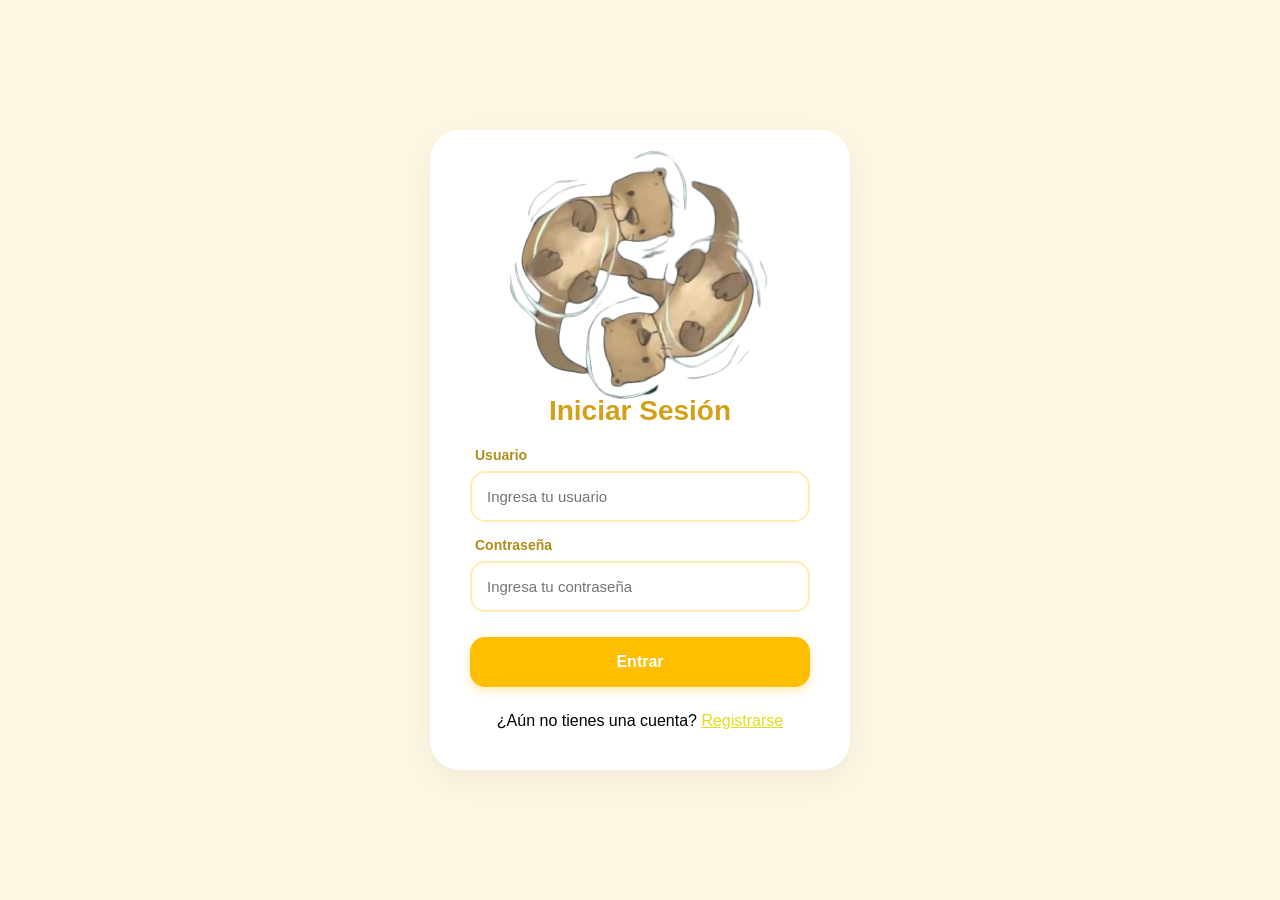
==== index.html @ 97883d7f "AMIZTLI" ====
<!DOCTYPE html>
<html lang="es">
<head>
    <meta charset="UTF-8">
    <meta name="viewport" content="width=device-width, initial-scale=1.0">
    <title>Login Amiztli</title>
    <link rel="stylesheet" href="css/log_in.css">
</head>
<body>

    <div class="login-card">
        <div class="illustration-container">
            <video src="imagenes/videonutrias.webm" alt="Ilustración Amiztli" autoplay muted loop>
            </video>
        </div>

        <h1>Iniciar Sesión</h1>

        <form id="login-form" class="form-content">
            
            <div class="input-group">
                <label for="email">Usuario</label>
                <input type="text" id="email" placeholder="Ingresa tu usuario" required>
            </div>

            <div class="input-group">
                <label for="password">Contraseña</label>
                <input type="password" id="password" placeholder="Ingresa tu contraseña" required>
            </div>

            <p id="error-email" style="color: #d93025; font-size: 14px; display: none; text-align: left; margin-top: -10px; font-weight: 600;">
                Acceso denegado. Correo o contraseña incorrectos.
            </p>

            <button type="submit" class="btn-enter">Entrar</button>

                <label style="margin-top: 10px; display: block; text-align: center;">¿Aún no tienes una cuenta? <a href="HTML/registro.html" style="color: #e1dd19;">Registrarse</a></label>

        </form>
    </div>

    <script src="javascript/log_in.js"></script>

</body>
</html>
---- css/log_in.css ----
/* 1. Reset y Fondo General */
        * {
            margin: 0;
            padding: 0;
            box-sizing: border-box;
            font-family: 'Inter', 'Segoe UI', Tahoma, Geneva, Verdana, sans-serif;
        }

        body {
            background-color: #fdf6e3; /* Fondo crema suave Amiztli */
            display: flex;
            justify-content: center;
            align-items: center;
            min-height: 100vh;
            padding: 20px;
        }

        /* 2. Tarjeta de Login */
        .login-card {
            background-color: #ffffff;
            width: 100%;
            max-width: 420px;
            padding: 40px;
            border-radius: 30px; /* Bordes muy redondeados */
            box-shadow: 0 10px 30px rgba(0, 0, 0, 0.05);
            text-align: center;
            display: flex;
            flex-direction: column;
            gap: 15px;
        }

        /* 3. Animación de Nutrias (Corregida) */
        .illustration-container {
            width: 200px;
            height: 200px;
            margin: 0 auto 10px;
            display: flex;
            justify-content: center;
            align-items: center;
            overflow: visible;
            position: relative;
        }

        .illustration-container img, .illustration-container video {
            max-width: 130%; /* Para que luzca el movimiento */
            height: auto;
            animation: rotacion 20s linear infinite; /* Rotación fluida */
            mix-blend-mode: multiply; /* Elimina fondos blancos accidentales */
        }

        @keyframes rotacion {
            from { transform: rotate(0deg); }
            to { transform: rotate(360deg); }
        }

        /* 4. Título */
        h1 {
            color: #d4a017; /* Dorado Amiztli */
            font-size: 28px;
            font-weight: 700;
            margin-bottom: 5px;
        }

        /* 5. Mensaje de Éxito (Para cuando vienen del Registro) */
        #successMessage {
            display: none;
            background: #f0fff4;
            color: #2f855a;
            padding: 12px;
            border-radius: 12px;
            border: 1px solid #c6f6d5;
            margin-bottom: 10px;
            font-size: 14px;
            animation: fadeIn 0.5s ease;
        }

        @keyframes fadeIn {
            from { opacity: 0; transform: translateY(-10px); }
            to { opacity: 1; transform: translateY(0); }
        }

        /* 6. Inputs y Formulario */
        .form-content {
            display: flex;
            flex-direction: column;
            gap: 15px;
            text-align: left;
        }

        .input-group {
            display: flex;
            flex-direction: column;
            gap: 8px;
        }

        .input-group label {
            color: #b08d1a; /* Café/Dorado suave */
            font-size: 14px;
            font-weight: 600;
            margin-left: 5px;
        }

        .input-group input {
            width: 100%;
            padding: 15px;
            border: 2px solid #ffecb3; /* Amarillo claro */
            border-radius: 15px;
            outline: none;
            font-size: 15px;
            transition: all 0.3s;
        }

        .input-group input:focus {
            border-color: #ffcc00;
            background-color: #fffdf7;
        }

        /* 7. Botón Entrar */
        .btn-enter {
            width: 100%;
            padding: 16px;
            background: #ffbf00; /* Amarillo vibrante */
            border: none;
            border-radius: 15px;
            color: white;
            font-size: 16px;
            font-weight: 700;
            cursor: pointer;
            box-shadow: 0 4px 10px rgba(255, 191, 0, 0.3);
            transition: all 0.3s ease;
            margin-top: 10px;
        }

        .btn-enter:hover {
            transform: translateY(-2px);
            box-shadow: 0 6px 15px rgba(255, 191, 0, 0.4);
            filter: brightness(1.05);
        }

        /* 8. Links inferiores */
        .footer-links {
            font-size: 14px;
            margin-top: 10px;
            color: #4a4a4a;
        }

        .footer-links a {
            color: #ffbf00;
            text-decoration: none;
            font-weight: bold;
        }

        .footer-links a:hover {
            text-decoration: underline;
        }
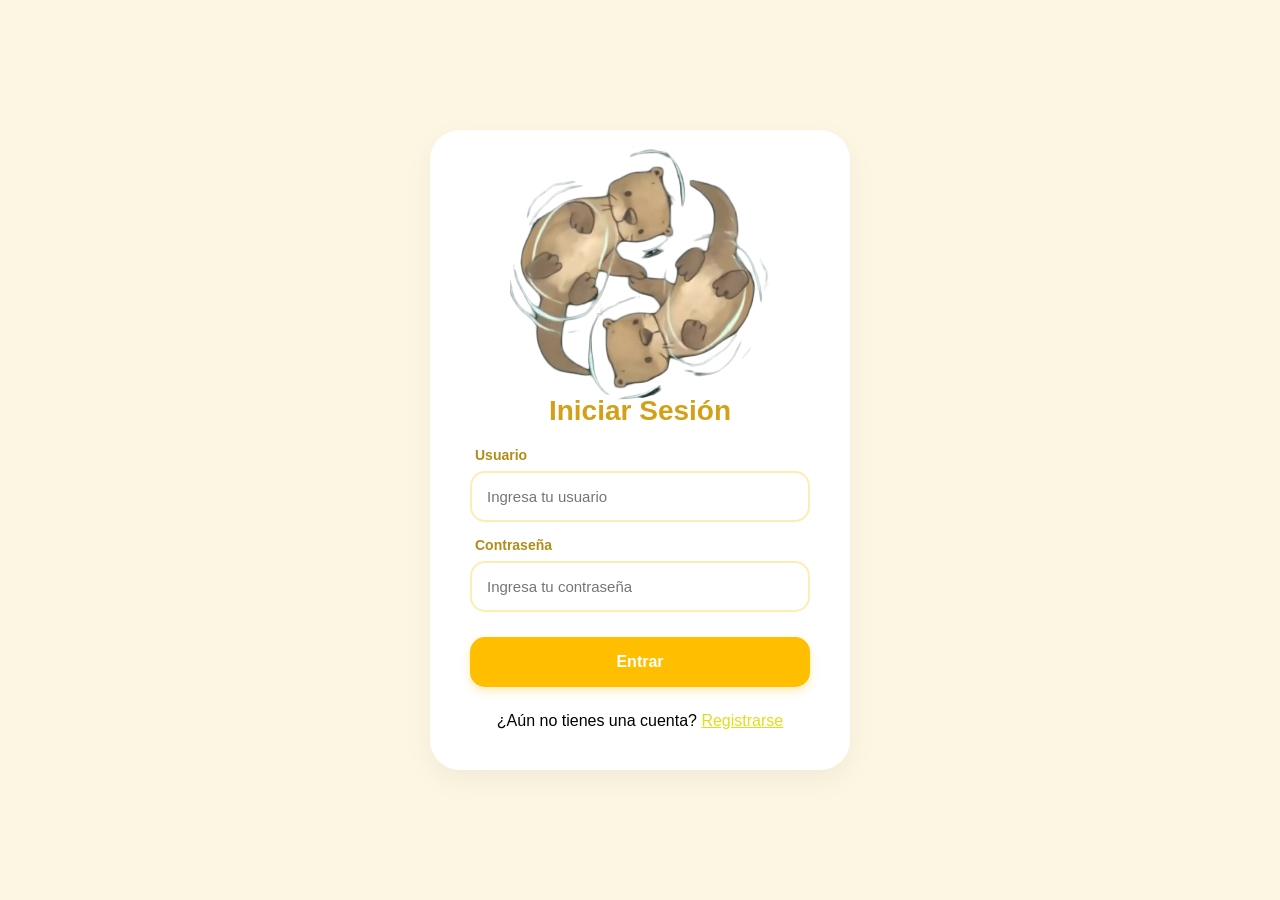
==== commit 20136bc8: "nuevo cambio de rutas Co-authored-by: Copilot <copilot@github.com>" ====
--- a/index.html
+++ b/index.html
@@ -4,13 +4,13 @@
     <meta charset="UTF-8">
     <meta name="viewport" content="width=device-width, initial-scale=1.0">
     <title>Login Amiztli</title>
-    <link rel="stylesheet" href="css/log_in.css">
+    <link rel="stylesheet" href="../css/log_in.css">
 </head>
 <body>
 
     <div class="login-card">
         <div class="illustration-container">
-            <video src="imagenes/videonutrias.webm" alt="Ilustración Amiztli" autoplay muted loop>
+            <video src="../imagenes/videonutrias.webm" alt="Ilustración Amiztli" autoplay muted loop>
             </video>
         </div>
 
@@ -34,12 +34,12 @@
 
             <button type="submit" class="btn-enter">Entrar</button>
 
-                <label style="margin-top: 10px; display: block; text-align: center;">¿Aún no tienes una cuenta? <a href="HTML/registro.html" style="color: #e1dd19;">Registrarse</a></label>
+                <label style="margin-top: 10px; display: block; text-align: center;">¿Aún no tienes una cuenta? <a href="../HTML/registro.html" style="color: #e1dd19;">Registrarse</a></label>
 
         </form>
     </div>
 
-    <script src="javascript/log_in.js"></script>
+    <script src="../javascript/log_in.js"></script>
 
 </body>
 </html>
